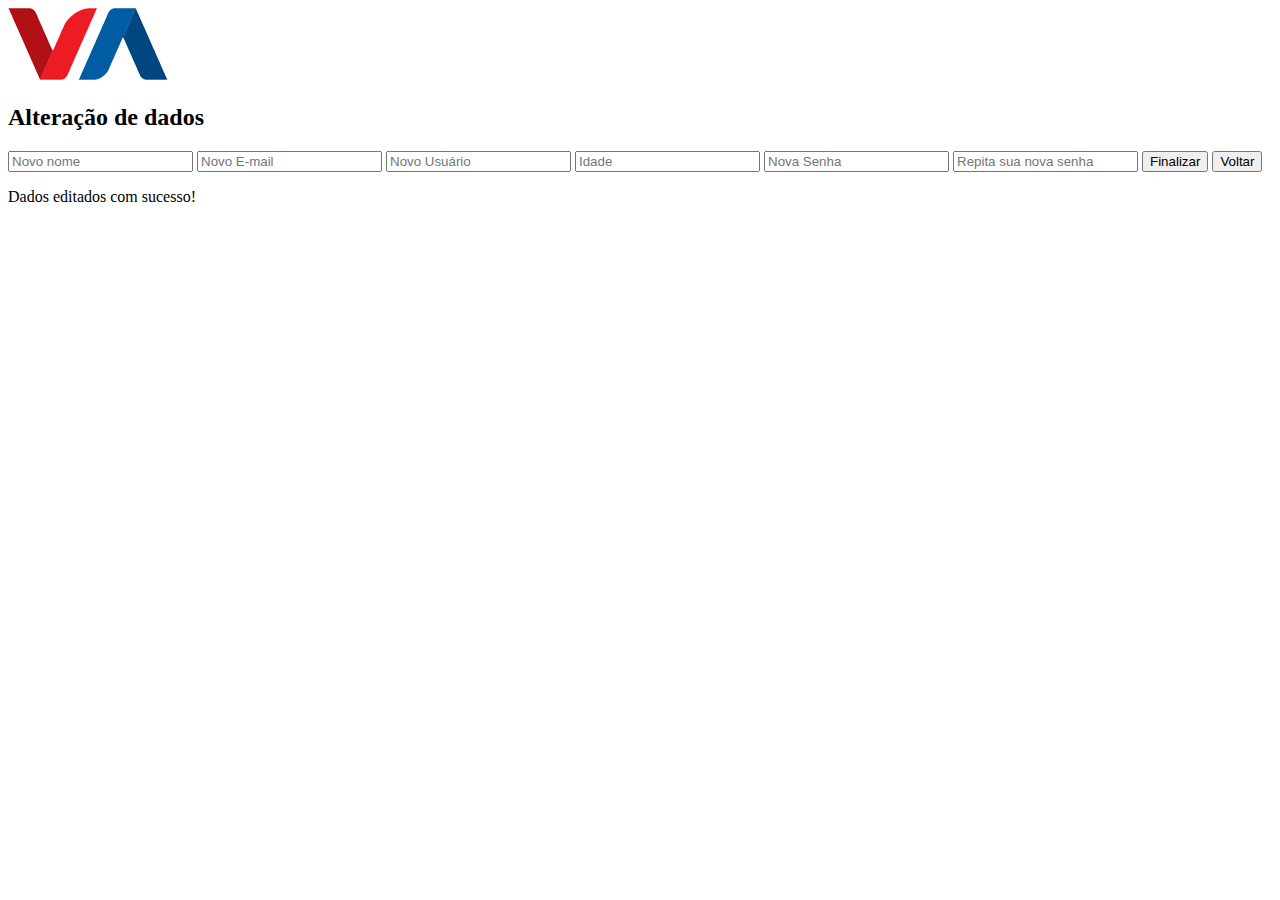
==== editar.html @ 82c276e0 "Upload dos arquivos do projeto" ====
<!DOCTYPE html>
<html lang="pt-br">
<head>
    <meta charset="UTF-8">
    <meta name="viewport" content="width=device-width, initial-scale=1.0">
    <link href='https://unpkg.com/boxicons@2.1.4/css/boxicons.min.css' rel='stylesheet'>
    <link rel="stylesheet" href="style.css">
    <title>Configurações</title>
</head>
<body>
    
    <div class="circle"></div>
    <div class="card">
        <div class="logo">
            <img src="img/vida_ativa_logo_png.png">
        </div>
        <h2>Alteração de dados</h2>
        <form class="form">
            <input type="text" placeholder="Novo nome">
            <input type="text" placeholder="Novo E-mail">
            <input type="text" placeholder="Novo Usuário">
            <input type="text" placeholder="Idade">
            <input type="text" placeholder="Nova Senha">
            <input type="text" placeholder="Repita sua nova senha">
            <button type="submit" id="cadastreBtn">Finalizar</button>
            <button type="submit" formaction="inicio.html">Voltar</button>
        </form>
    </div>

    <div id="popup" class="popup">
        <p>Dados editados com sucesso!</p>
    </div>

    <script>
        function showPopup() {
            var popup = document.getElementById("popup");
            popup.style.display = "block";
            setTimeout(function() {
                popup.style.display = "none";
            }, 2000);
        }

        document.getElementById("cadastreBtn").addEventListener("click", function(event) {
            event.preventDefault(); 
            showPopup();
        });
    </script>
</body>
</html>
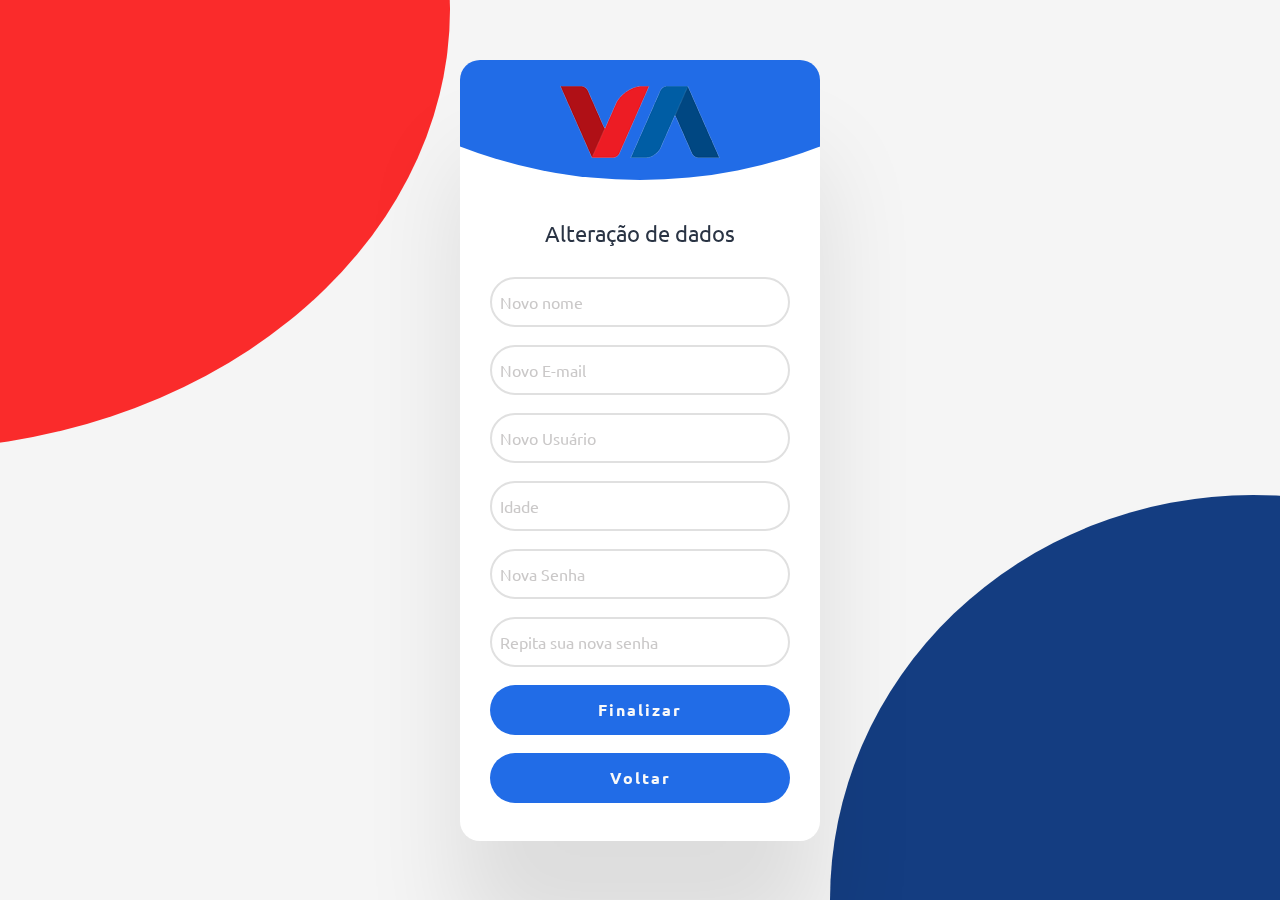
==== commit c0fb7c87: "modificação no caminho do css" ====
--- a/editar.html
+++ b/editar.html
@@ -4,7 +4,7 @@
     <meta charset="UTF-8">
     <meta name="viewport" content="width=device-width, initial-scale=1.0">
     <link href='https://unpkg.com/boxicons@2.1.4/css/boxicons.min.css' rel='stylesheet'>
-    <link rel="stylesheet" href="style.css">
+    <link rel="stylesheet" href="css/style.css">
     <title>Configurações</title>
 </head>
 <body>
--- a/css/style.css
+++ b/css/style.css
@@ -0,0 +1,208 @@
+@import url('https://fonts.googleapis.com/css2?family=Ubuntu:ital,wght@0,300;0,400;0,500;0,700;1,300;1,400;1,500;1,700&display=swap');
+
+*{
+    box-sizing: border-box; 
+}
+
+html{
+    height: 100%;
+}
+
+body{
+    height: 100%;
+    display: grid;
+    place-items: center;
+    margin: 0;
+    padding: 0 32px;
+    background: #f5f5f5;
+    font-family: "Ubuntu";
+    animation: rotate 6s infinite alternate linear;
+}
+
+.popup {
+    display: none;
+    position: fixed;
+    top: 50%;
+    left: 50%;
+    transform: translate(-50%, -50%);
+    background-color: white;
+    padding: 20px;
+    border: 1px solid #ccc;
+    box-shadow: 0 0 10px rgba(0, 0, 0, 0.1);
+    z-index: 9999;
+}
+
+.panel {
+    flex-wrap: wrap;
+    align-items: center;
+    display: block;
+}
+
+.panel-item {
+    margin: 10px;
+    text-align: center;
+}
+
+.panel-item img {
+    width: 200px; 
+    height: 150px;
+    border-radius: 8px;
+}
+
+.panel-item span {
+    display: block;
+    margin-top: 5px;
+}
+
+.panel-item a {
+    text-decoration: none;
+    color: #333;
+    font-weight: bold;
+    display: block;
+    margin-top: 5px;
+}
+
+.circle{
+    position: fixed;
+    top: -50vmin;
+    left: -50vmin;
+    width: 100vmin;
+    height: 100vmin;
+    border-radius: 47% 53% 61% 39% / 45% 51% 49% 55%;
+    background: #fa2b2b;
+}
+
+.circle::after{
+    content: "";
+    position: inherit;
+    right: -50vmin;
+    bottom: -55vmin;
+    width: inherit;
+    height: inherit;
+    border-radius: inherit;
+    background: #143d81;
+}
+
+.card{
+    overflow: hidden;
+    position: relative;
+    z-index: 3;
+    width: 100%;
+    margin: 0 20px;
+    padding: 160px 30px 38px;
+    border-radius: 1.25rem;
+    background: #fff;
+    text-align: center;
+    box-shadow: 0 100px 100px rgb(0 0 0/ 10%);
+    display: block;
+}
+
+.card::before{
+    content: "";
+    position: absolute;
+    background: #216ce7;
+    top: -880px;
+    left: 50%;
+    width: 1000px;
+    height: 1000px;
+    border-radius: 50%;
+    translate: -50% 0;
+}
+
+.card .logo{
+    position: absolute;
+    display: flex;
+    align-items: center;
+    justify-content: center;
+    height: 64px;
+    width: 64px;
+    top: 30px;
+    left: 50%;
+    translate: -50% 0;
+}
+
+.card .logo i{
+    font-size: 50px;
+    color: #216ce7;
+    font-weight: 500;
+}
+
+.card>h2{
+    font-size: 22px;
+    font-weight: 400;
+    margin: 0 0 30px;
+    color: #2a3444;
+}
+
+.form{
+    margin-top: 0;
+    display: grid;
+    gap: 18px;
+}
+
+.form>input, .form>button{
+    width: 100%;
+    height: 50px;
+    border-radius: 28px;
+}
+
+.form>input{
+    border: 2px solid #e0e0e0;
+    font-family: inherit;
+    font-size: 16px;
+    padding: 0 8px;
+    color: #11274c;
+    transition: all 0.375s;
+}
+
+.form>input:hover{
+    border: 2px solid #000;
+}
+
+.form>input::placeholder{
+    color: #cac8c8;
+}
+
+.form>button{
+    cursor: pointer;
+    width: 100%;
+    height: 50px;
+    padding: 0 16px;
+    background: #216ce7;
+    color: #f9f9f9;
+    border: 0;
+    font-family: inherit;
+    font-size: 1rem;
+    font-weight: 600;
+    text-align: center;
+    letter-spacing: 2px;
+    transition: all 0.375s;
+}
+
+.form>button:hover{
+    color: #fff;
+    background: #143d81;
+}
+
+.card>footer{
+    color: #7c7c7c;
+}
+
+.card>footer>a{
+    color: #216ce7;
+    transition: all 0.375s;
+}
+
+.card>footer>a:hover{
+    color: #143d81;
+}
+
+@media (min-width: 500px) {
+    body {
+        padding: 0;
+    }
+    .card {
+        margin: 0;
+        width: 360px;
+    }
+}
